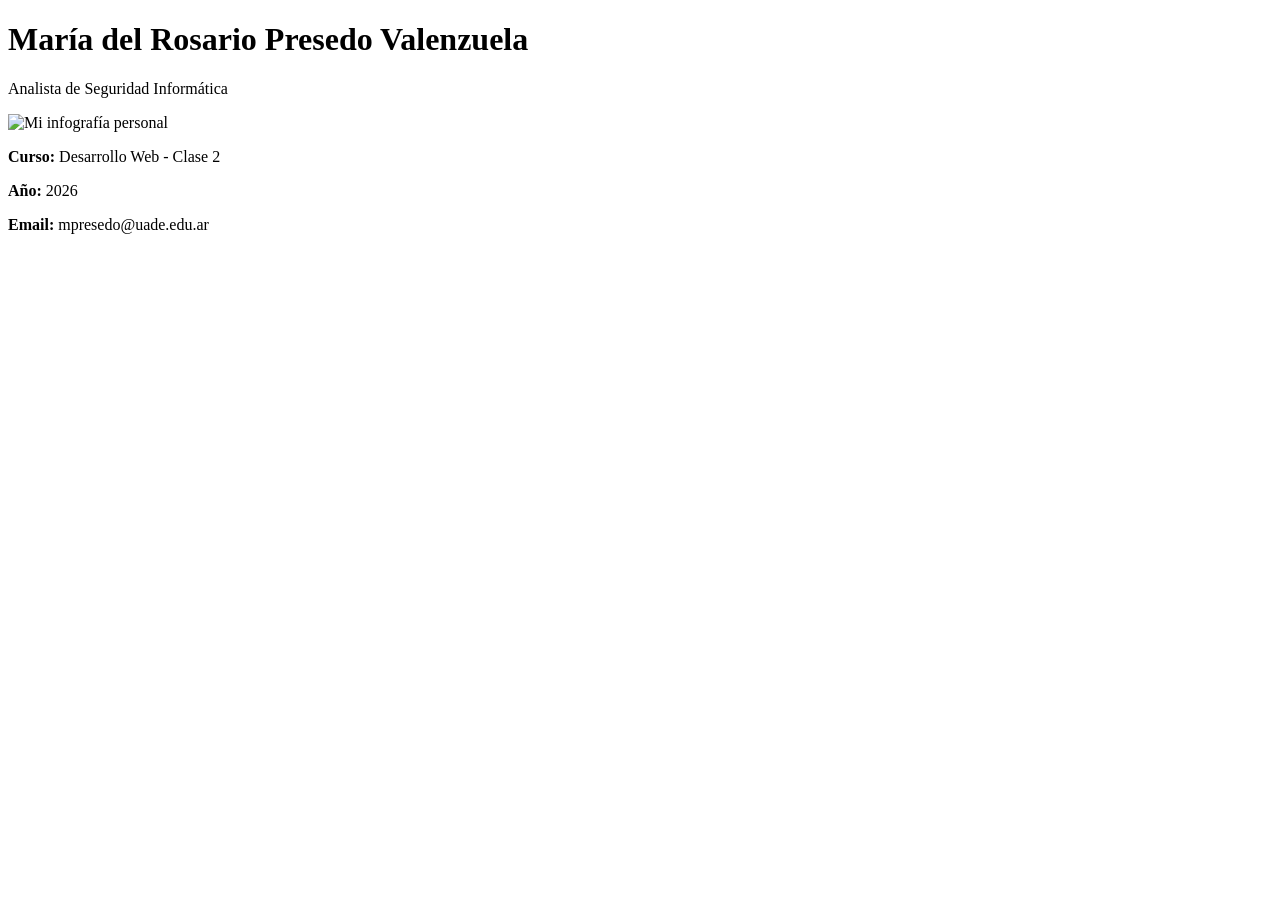
==== index.html @ efa64385 "Upload pagina personal - Tarea 2" ====
<!DOCTYPE html>
<html lang="es">
<head>
    <meta charset="UTF-8">
    <meta name="viewport" content="width=device-width, initial-scale=1.0">
    <title>Mi Página Personal</title>
</head>
<body>
    <!-- HEADER: Nombre del estudiante -->
    <header>
        <h1>María del Rosario Presedo Valenzuela</h1>
        <p>Analista de Seguridad Informática</p>
    </header>
    
    <!-- MAIN: Contenido principal con la infografía -->
    <main>
        <img src="img/infografia.jog" alt="Mi infografía personal">
    </main>
    
    <!-- FOOTER: Datos simples -->
    <footer>
        <p><strong>Curso:</strong> Desarrollo Web - Clase 2</p>
        <p><strong>Año:</strong> 2026</p>
        <p><strong>Email:</strong> mpresedo@uade.edu.ar</p>
    </footer>
</body>
</html>
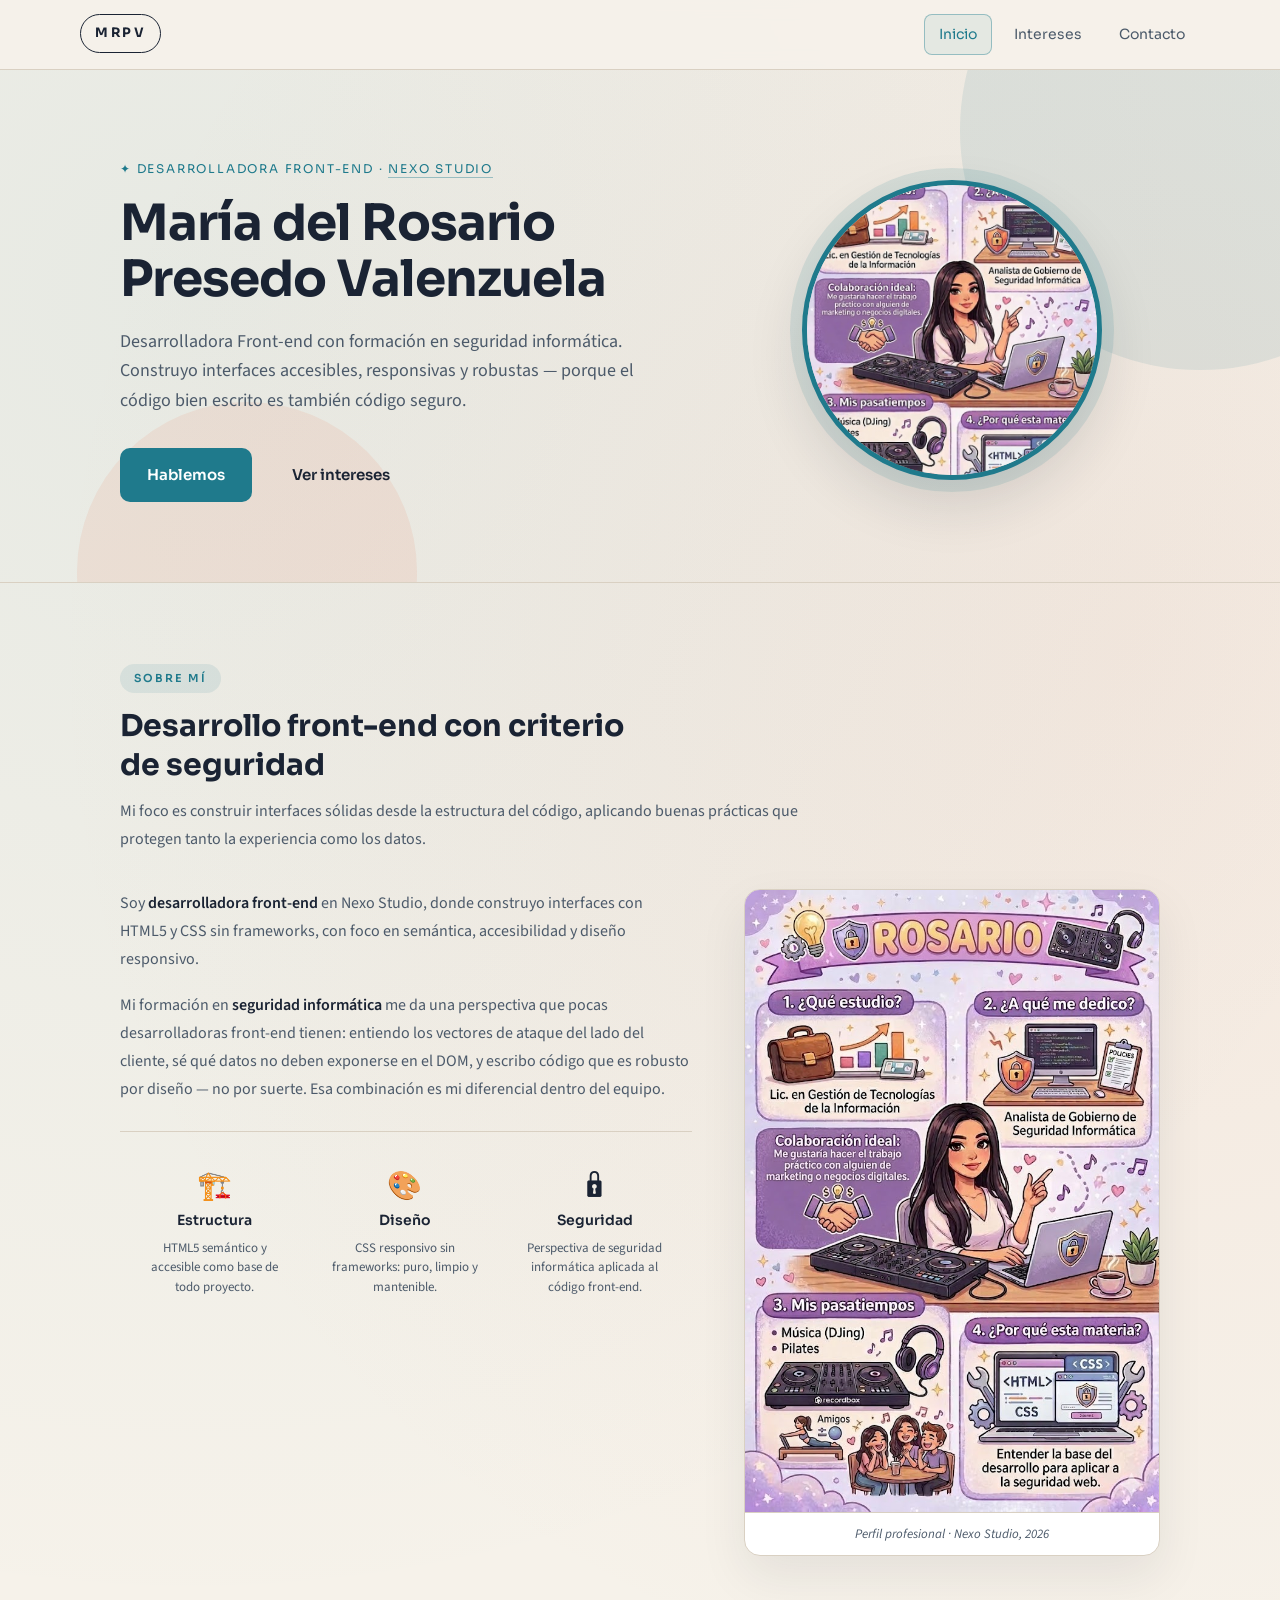
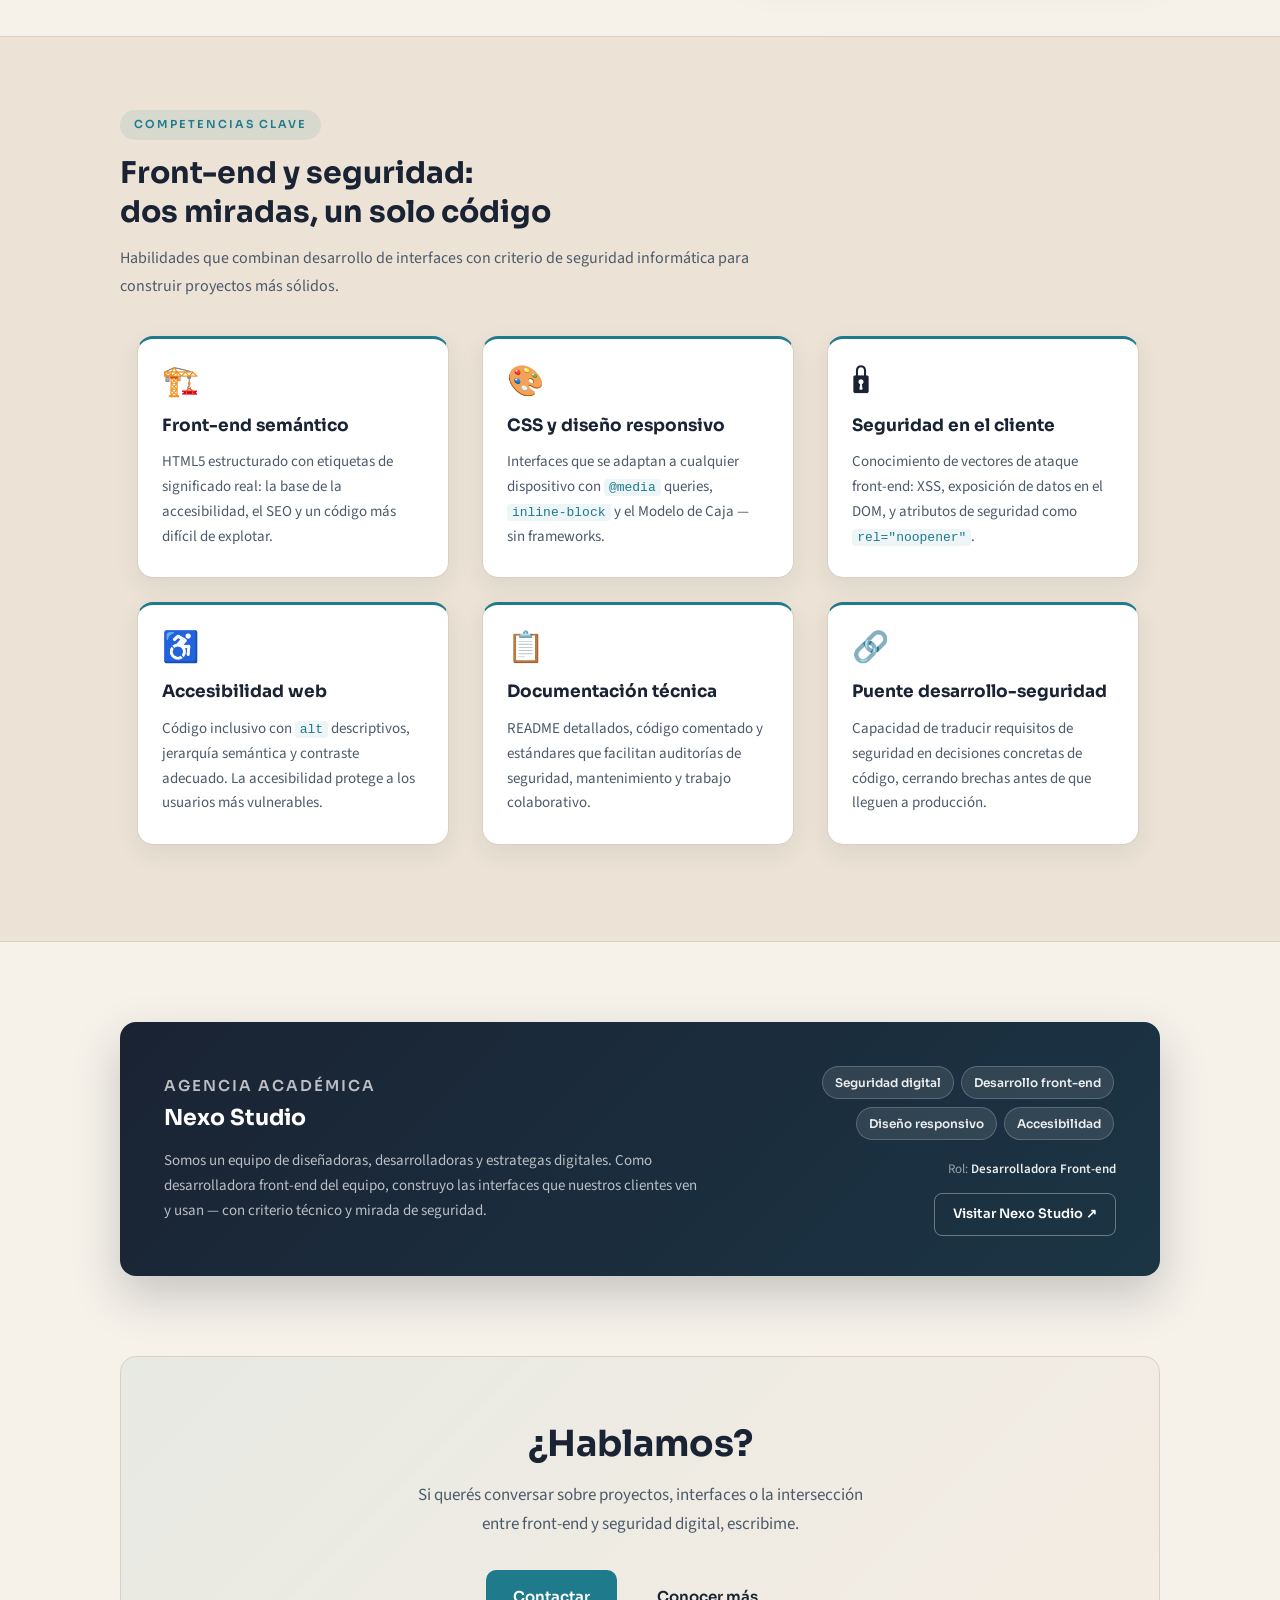
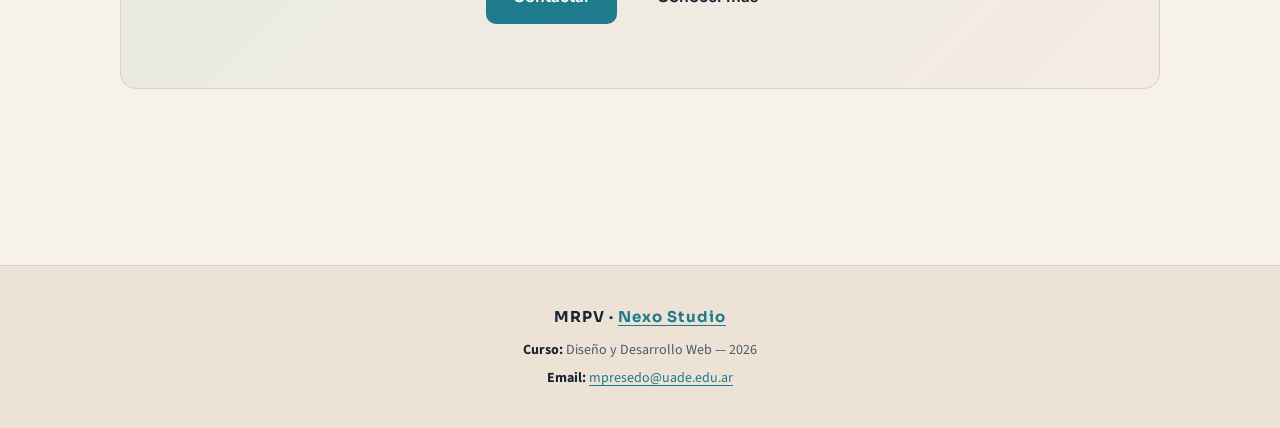
==== commit 81c01be5: "Mejoras respecto al feedback" ====
--- a/index.html
+++ b/index.html
@@ -3,25 +3,189 @@
 <head>
     <meta charset="UTF-8">
     <meta name="viewport" content="width=device-width, initial-scale=1.0">
-    <title>Mi Página Personal</title>
+    <meta name="description" content="Portfolio de María del Rosario Presedo Valenzuela, Desarrolladora Front-end con formación en seguridad informática. Miembro de Nexo Studio, UADE 2026.">
+    <title>Inicio · María del Rosario Presedo</title>
+    <link rel="preconnect" href="https://fonts.googleapis.com">
+    <link href="https://fonts.googleapis.com/css2?family=Sora:wght@400;600;700&family=Source+Sans+3:ital,wght@0,400;0,500;0,600;1,400&display=swap" rel="stylesheet">
+    <link rel="stylesheet" href="styles/styles.css">
 </head>
 <body>
-    <!-- HEADER: Nombre del estudiante -->
-    <header>
-        <h1>María del Rosario Presedo Valenzuela</h1>
-        <p>Analista de Seguridad Informática</p>
+
+    <header class="site-header">
+
+        <nav class="site-nav">
+            <div class="container nav-inner">
+                <a class="nav-logo" href="index.html">MRPV</a>
+                <ul class="nav-links" role="list">
+                    <li><a class="activo" href="index.html">Inicio</a></li>
+                    <li><a href="intereses.html">Intereses</a></li>
+                    <li><a href="contacto.html">Contacto</a></li>
+                </ul>
+            </div>
+        </nav>
+
+        <section class="hero">
+            <div class="container">
+                <div class="hero-inner">
+
+                    <div class="hero-text">
+                        <p class="eyebrow">✦ Desarrolladora Front-end &middot; <a class="eyebrow-link" href="https://mrosariopresedo.github.io/nexo-studio/" target="_blank" rel="noopener noreferrer">Nexo Studio</a></p>
+                        <h1>María del Rosario<br>Presedo Valenzuela</h1>
+                        <p class="hero-lead">Desarrolladora Front-end con formación en seguridad informática. Construyo interfaces accesibles, responsivas y robustas — porque el código bien escrito es también código seguro.</p>
+                        <div class="hero-actions">
+                            <a class="btn-primary" href="contacto.html">Hablemos</a>
+                            <a class="btn-ghost" href="intereses.html">Ver intereses</a>
+                        </div>
+                    </div>
+
+                    <div class="hero-visual">
+                        <figure class="avatar-frame">
+                            <img
+                                src="img/infografia.jpg"
+                                alt="Infografía personal de María del Rosario Presedo Valenzuela, Desarrolladora Front-end y miembro de Nexo Studio">
+                        </figure>
+                    </div>
+
+                </div>
+            </div>
+        </section>
+
     </header>
-    
-    <!-- MAIN: Contenido principal con la infografía -->
+
     <main>
-        <img src="img/infografia.jog" alt="Mi infografía personal">
+
+        <!-- SOBRE MÍ -->
+        <section class="section">
+            <div class="container">
+                <div class="section-head">
+                    <span class="section-label">Sobre mí</span>
+                    <h2>Desarrollo front-end con criterio<br>de seguridad</h2>
+                    <p>Mi foco es construir interfaces sólidas desde la estructura del código, aplicando buenas prácticas que protegen tanto la experiencia como los datos.</p>
+                </div>
+
+                <article class="about-grid">
+                    <div class="about-text">
+                        <p>Soy <strong>desarrolladora front-end</strong> en Nexo Studio, donde construyo interfaces con HTML5 y CSS sin frameworks, con foco en semántica, accesibilidad y diseño responsivo.</p>
+                        <p>Mi formación en <strong>seguridad informática</strong> me da una perspectiva que pocas desarrolladoras front-end tienen: entiendo los vectores de ataque del lado del cliente, sé qué datos no deben exponerse en el DOM, y escribo código que es robusto por diseño — no por suerte. Esa combinación es mi diferencial dentro del equipo.</p>
+
+                        <div class="stats">
+                            <div class="stat">
+                                <span class="stat-icon">🏗️</span>
+                                <strong class="stat-title">Estructura</strong>
+                                <p>HTML5 semántico y accesible como base de todo proyecto.</p>
+                            </div>
+                            <div class="stat">
+                                <span class="stat-icon">🎨</span>
+                                <strong class="stat-title">Diseño</strong>
+                                <p>CSS responsivo sin frameworks: puro, limpio y mantenible.</p>
+                            </div>
+                            <div class="stat">
+                                <span class="stat-icon">🔒</span>
+                                <strong class="stat-title">Seguridad</strong>
+                                <p>Perspectiva de seguridad informática aplicada al código front-end.</p>
+                            </div>
+                        </div>
+                    </div>
+
+                    <figure class="about-media">
+                        <img
+                            src="img/infografia.jpg"
+                            alt="Infografía con el perfil profesional y competencias clave de María del Rosario Presedo">
+                        <figcaption>Perfil profesional · Nexo Studio, 2026</figcaption>
+                    </figure>
+                </article>
+            </div>
+        </section>
+
+        <!-- COMPETENCIAS -->
+        <section class="section alt-strip">
+            <div class="container">
+                <div class="section-head">
+                    <span class="section-label">Competencias clave</span>
+                    <h2>Front-end y seguridad:<br>dos miradas, un solo código</h2>
+                    <p>Habilidades que combinan desarrollo de interfaces con criterio de seguridad informática para construir proyectos más sólidos.</p>
+                </div>
+                <div class="cards">
+                    <article class="card">
+                        <span class="card-icon">🏗️</span>
+                        <h3>Front-end semántico</h3>
+                        <p>HTML5 estructurado con etiquetas de significado real: la base de la accesibilidad, el SEO y un código más difícil de explotar.</p>
+                    </article>
+                    <article class="card">
+                        <span class="card-icon">🎨</span>
+                        <h3>CSS y diseño responsivo</h3>
+                        <p>Interfaces que se adaptan a cualquier dispositivo con <code>@media</code> queries, <code>inline-block</code> y el Modelo de Caja — sin frameworks.</p>
+                    </article>
+                    <article class="card">
+                        <span class="card-icon">🔒</span>
+                        <h3>Seguridad en el cliente</h3>
+                        <p>Conocimiento de vectores de ataque front-end: XSS, exposición de datos en el DOM, y atributos de seguridad como <code>rel="noopener"</code>.</p>
+                    </article>
+                    <article class="card">
+                        <span class="card-icon">♿</span>
+                        <h3>Accesibilidad web</h3>
+                        <p>Código inclusivo con <code>alt</code> descriptivos, jerarquía semántica y contraste adecuado. La accesibilidad protege a los usuarios más vulnerables.</p>
+                    </article>
+                    <article class="card">
+                        <span class="card-icon">📋</span>
+                        <h3>Documentación técnica</h3>
+                        <p>README detallados, código comentado y estándares que facilitan auditorías de seguridad, mantenimiento y trabajo colaborativo.</p>
+                    </article>
+                    <article class="card">
+                        <span class="card-icon">🔗</span>
+                        <h3>Puente desarrollo-seguridad</h3>
+                        <p>Capacidad de traducir requisitos de seguridad en decisiones concretas de código, cerrando brechas antes de que lleguen a producción.</p>
+                    </article>
+                </div>
+            </div>
+        </section>
+
+        <!-- NEXO STUDIO -->
+        <aside class="section">
+            <div class="container">
+                <div class="nexo-card">
+                    <div class="nexo-left">
+                        <p class="nexo-label">Agencia académica</p>
+                        <h4>Nexo Studio</h4>
+                        <p>Somos un equipo de diseñadoras, desarrolladoras y estrategas digitales. Como desarrolladora front-end del equipo, construyo las interfaces que nuestros clientes ven y usan — con criterio técnico y mirada de seguridad.</p>
+                    </div>
+                    <div class="nexo-right">
+                        <div class="nexo-tags">
+                            <span class="tag">Seguridad digital</span>
+                            <span class="tag">Desarrollo front-end</span>
+                            <span class="tag">Diseño responsivo</span>
+                            <span class="tag">Accesibilidad</span>
+                        </div>
+                        <p class="nexo-role">Rol: <strong>Desarrolladora Front-end</strong></p>
+                        <a class="btn-nexo" href="https://mrosariopresedo.github.io/nexo-studio/" target="_blank" rel="noopener noreferrer">Visitar Nexo Studio ↗</a>
+                    </div>
+                </div>
+            </div>
+        </aside>
+
+        <!-- CTA -->
+        <section class="section">
+            <div class="container">
+                <div class="cta-box">
+                    <h2>¿Hablamos?</h2>
+                    <p>Si querés conversar sobre proyectos, interfaces o la intersección entre front-end y seguridad digital, escribime.</p>
+                    <div class="hero-actions">
+                        <a class="btn-primary" href="contacto.html">Contactar</a>
+                        <a class="btn-ghost" href="intereses.html">Conocer más</a>
+                    </div>
+                </div>
+            </div>
+        </section>
+
     </main>
-    
-    <!-- FOOTER: Datos simples -->
+
     <footer>
-        <p><strong>Curso:</strong> Desarrollo Web - Clase 2</p>
-        <p><strong>Año:</strong> 2026</p>
-        <p><strong>Email:</strong> mpresedo@uade.edu.ar</p>
+        <div class="container footer-inner">
+            <p class="footer-brand">MRPV &middot; <a href="https://mrosariopresedo.github.io/nexo-studio/" target="_blank" rel="noopener noreferrer">Nexo Studio</a></p>
+            <p><strong>Curso:</strong> Diseño y Desarrollo Web &mdash; 2026</p>
+            <p><strong>Email:</strong> <a href="mailto:mpresedo@uade.edu.ar">mpresedo@uade.edu.ar</a></p>
+        </div>
     </footer>
+
 </body>
-</html>+</html>
--- a/styles/styles.css
+++ b/styles/styles.css
@@ -0,0 +1,962 @@
+/* ================================================================
+   PORTFOLIO — María del Rosario Presedo Valenzuela
+   Desarrolladora Front-end · Nexo Studio · 2026
+
+   PALETA:
+     Teal / Petróleo  #1f7a8c  → confianza, tecnología, profesionalismo
+     Terracota         #e07a5f  → calidez, creatividad, humanidad
+     Crema             #f6f2ea  → fondo cálido, evita el frío del blanco puro
+     Azul marino       #1a2333  → texto principal, autoridad, legibilidad
+   ================================================================ */
+
+/* ================================================================
+   RESET Y BASE
+   ================================================================ */
+* {
+    margin: 0;
+    padding: 0;
+    box-sizing: border-box;
+}
+
+:root {
+    --bg:        #f6f2ea;
+    --bg-alt:    #ece3d6;
+    --card:      #ffffff;
+    --ink:       #1a2333;
+    --ink-soft:  #4c5a6a;
+    --accent:    #1f7a8c;
+    --accent-2:  #e07a5f;
+    --border:    #d9d0c2;
+    --shadow:    rgba(26, 35, 51, 0.08);
+    --radius:    16px;
+    --max-w:     1120px;
+}
+
+body {
+    font-family: 'Source Sans 3', 'Segoe UI', sans-serif;
+    background-color: var(--bg);
+    color: var(--ink);
+    font-size: 16px;
+    line-height: 1.75;
+    background-image:
+        radial-gradient(circle at 15% 8%,  rgba(31, 122, 140, 0.07), transparent 38%),
+        radial-gradient(circle at 88% 18%, rgba(224, 122, 95, 0.09),  transparent 34%);
+}
+
+img {
+    max-width: 100%;
+    height: auto;
+    display: block;
+}
+
+a {
+    color: inherit;
+    text-decoration: none;
+}
+
+code {
+    font-family: 'Courier New', monospace;
+    font-size: 13px;
+    background-color: rgba(31, 122, 140, 0.08);
+    color: var(--accent);
+    padding: 1px 5px;
+    border-radius: 4px;
+}
+
+/* ================================================================
+   LAYOUT
+   ================================================================ */
+.container {
+    max-width: var(--max-w);
+    margin: 0 auto;
+    padding: 0 40px;
+}
+
+/* ================================================================
+   NAVEGACIÓN — position: sticky
+   ================================================================ */
+.site-nav {
+    position: sticky;
+    top: 0;
+    z-index: 100;
+    background-color: rgba(246, 242, 234, 0.95);
+    border-bottom: 1px solid var(--border);
+    -webkit-backdrop-filter: blur(8px);
+    backdrop-filter: blur(8px);
+}
+
+/* ================================================================
+   ACCESIBILIDAD — foco visible para navegación por teclado
+   ================================================================ */
+a:focus-visible,
+button:focus-visible {
+    outline: 3px solid var(--accent);
+    outline-offset: 3px;
+    border-radius: 4px;
+}
+
+.nav-inner {
+    padding: 14px 0;
+}
+
+.nav-inner::after {
+    content: '';
+    display: block;
+    clear: both;
+}
+
+.nav-logo {
+    float: left;
+    font-family: 'Sora', sans-serif;
+    font-weight: 700;
+    font-size: 13px;
+    letter-spacing: 2.5px;
+    text-transform: uppercase;
+    color: var(--ink);
+    border: 1.5px solid var(--ink);
+    padding: 7px 14px;
+    border-radius: 999px;
+    transition: background-color 0.2s, color 0.2s;
+}
+
+.nav-logo:hover {
+    background-color: var(--ink);
+    color: var(--bg);
+}
+
+.nav-links {
+    float: right;
+    list-style: none;
+}
+
+.nav-links li {
+    display: inline-block;
+    margin-left: 4px;
+}
+
+.nav-links a {
+    display: inline-block;
+    font-family: 'Sora', sans-serif;
+    font-size: 14px;
+    color: var(--ink-soft);
+    padding: 7px 14px;
+    border-radius: 8px;
+    border: 1px solid transparent;
+    transition: background-color 0.2s, color 0.2s, border-color 0.2s;
+}
+
+.nav-links a:hover {
+    color: var(--ink);
+    background-color: var(--bg-alt);
+    border-color: var(--border);
+}
+
+.nav-links a.activo {
+    color: var(--accent);
+    border-color: rgba(31, 122, 140, 0.4);
+    background-color: rgba(31, 122, 140, 0.08);
+}
+
+/* ================================================================
+   HERO — 2 columnas con inline-block
+   ================================================================ */
+.hero {
+    position: relative;
+    padding: 88px 0 80px;
+    border-bottom: 1px solid var(--border);
+    overflow: hidden;
+}
+
+.hero::before {
+    content: '';
+    position: absolute;
+    width: 480px;
+    height: 480px;
+    border-radius: 50%;
+    background: rgba(31, 122, 140, 0.10);
+    top: -180px;
+    right: -160px;
+}
+
+.hero::after {
+    content: '';
+    position: absolute;
+    width: 340px;
+    height: 340px;
+    border-radius: 50%;
+    background: rgba(224, 122, 95, 0.12);
+    bottom: -160px;
+    left: 6%;
+}
+
+.hero-inner {
+    font-size: 0;
+    position: relative;
+    z-index: 1;
+}
+
+.hero-text {
+    display: inline-block;
+    width: 56%;
+    vertical-align: middle;
+    font-size: 1rem;
+}
+
+.hero-visual {
+    display: inline-block;
+    width: 40%;
+    margin-left: 4%;
+    vertical-align: middle;
+    font-size: 1rem;
+    text-align: center;
+}
+
+.avatar-frame {
+    width: 300px;
+    height: 300px;
+    border-radius: 50%;
+    overflow: hidden;
+    margin: 0 auto;
+    border: 5px solid var(--accent);
+    box-shadow:
+        0 0 0 12px rgba(31, 122, 140, 0.12),
+        0 24px 56px rgba(26, 35, 51, 0.14);
+    background-color: var(--bg-alt);
+}
+
+.avatar-frame img {
+    width: 100%;
+    height: 100%;
+    object-fit: cover;
+}
+
+.eyebrow {
+    font-family: 'Sora', sans-serif;
+    font-size: 12px;
+    letter-spacing: 1.8px;
+    text-transform: uppercase;
+    color: var(--accent);
+    margin-bottom: 16px;
+}
+
+.eyebrow-link {
+    color: inherit;
+    border-bottom: 1px solid rgba(31, 122, 140, 0.4);
+    padding-bottom: 1px;
+    transition: border-color 0.2s;
+}
+
+.eyebrow-link:hover {
+    border-color: var(--accent);
+}
+
+.hero h1 {
+    font-family: 'Sora', sans-serif;
+    font-size: 50px;
+    line-height: 1.12;
+    letter-spacing: -1px;
+    margin-bottom: 20px;
+}
+
+.hero-lead {
+    color: var(--ink-soft);
+    font-size: 18px;
+    max-width: 520px;
+    margin-bottom: 32px;
+    line-height: 1.65;
+}
+
+.hero-actions a {
+    display: inline-block;
+    font-family: 'Sora', sans-serif;
+    font-weight: 600;
+    font-size: 15px;
+    padding: 13px 26px;
+    border-radius: 10px;
+    margin-right: 10px;
+    border: 1.5px solid transparent;
+    transition: background-color 0.2s, color 0.2s, border-color 0.2s;
+}
+
+.btn-primary {
+    background-color: var(--accent);
+    color: #ffffff;
+}
+
+.btn-primary:hover {
+    background-color: #155f6e;
+}
+
+.btn-ghost {
+    background-color: transparent;
+    color: var(--ink);
+    border-color: var(--ink);
+}
+
+.btn-ghost:hover {
+    background-color: var(--ink);
+    color: var(--bg);
+}
+
+/* ================================================================
+   PAGE HEADER (páginas internas)
+   ================================================================ */
+.page-header {
+    padding: 64px 0 52px;
+    background-color: var(--bg-alt);
+    border-bottom: 1px solid var(--border);
+}
+
+.page-header h1 {
+    font-family: 'Sora', sans-serif;
+    font-size: 38px;
+    margin: 10px 0 12px;
+}
+
+.page-header p {
+    color: var(--ink-soft);
+    max-width: 640px;
+}
+
+/* ================================================================
+   SECCIONES
+   ================================================================ */
+main {
+    padding: 80px 0 96px;
+}
+
+.section {
+    margin-bottom: 80px;
+}
+
+.alt-strip {
+    background-color: var(--bg-alt);
+    border-top: 1px solid var(--border);
+    border-bottom: 1px solid var(--border);
+    padding: 72px 0;
+    margin-bottom: 80px;
+}
+
+.section-head {
+    margin-bottom: 36px;
+}
+
+.section-label {
+    display: inline-block;
+    font-family: 'Sora', sans-serif;
+    font-size: 11px;
+    font-weight: 600;
+    letter-spacing: 2px;
+    text-transform: uppercase;
+    color: var(--accent);
+    background-color: rgba(31, 122, 140, 0.10);
+    padding: 5px 14px;
+    border-radius: 999px;
+    margin-bottom: 14px;
+}
+
+.section h2 {
+    font-family: 'Sora', sans-serif;
+    font-size: 30px;
+    line-height: 1.3;
+    margin-bottom: 12px;
+}
+
+.section-head > p {
+    color: var(--ink-soft);
+    max-width: 680px;
+}
+
+h4 { font-family: 'Sora', sans-serif; font-size: 20px; margin-bottom: 8px; }
+h5 { font-family: 'Sora', sans-serif; font-size: 16px; margin-bottom: 6px; }
+h6 { font-family: 'Sora', sans-serif; font-size: 13px; letter-spacing: 0.5px; text-transform: uppercase; margin-bottom: 6px; }
+
+/* ================================================================
+   SOBRE MÍ — 2 columnas texto + imagen
+   ================================================================ */
+.about-grid {
+    font-size: 0;
+}
+
+.about-text {
+    display: inline-block;
+    width: 55%;
+    vertical-align: top;
+    font-size: 1rem;
+}
+
+.about-text p {
+    margin-bottom: 18px;
+    color: var(--ink-soft);
+    line-height: 1.75;
+}
+
+.about-text strong {
+    color: var(--ink);
+    font-weight: 600;
+}
+
+.about-media {
+    display: inline-block;
+    width: 40%;
+    margin-left: 5%;
+    vertical-align: top;
+    border-radius: var(--radius);
+    overflow: hidden;
+    box-shadow: 0 20px 48px var(--shadow);
+    border: 1px solid var(--border);
+    background-color: var(--card);
+}
+
+.about-media figcaption {
+    padding: 10px 18px;
+    font-size: 13px;
+    color: var(--ink-soft);
+    text-align: center;
+    border-top: 1px solid var(--border);
+    font-style: italic;
+}
+
+/* ================================================================
+   STATS
+   ================================================================ */
+.stats {
+    font-size: 0;
+    margin-top: 28px;
+    padding-top: 24px;
+    border-top: 1px solid var(--border);
+}
+
+.stat {
+    display: inline-block;
+    width: 30%;
+    margin: 0 1.6%;
+    vertical-align: top;
+    font-size: 1rem;
+    text-align: center;
+    padding: 16px 10px;
+}
+
+.stat-icon {
+    display: block;
+    font-size: 28px;
+    margin-bottom: 8px;
+    line-height: 1;
+}
+
+.stat-title {
+    display: block;
+    font-family: 'Sora', sans-serif;
+    font-size: 14px;
+    color: var(--ink);
+    font-weight: 600;
+    margin-bottom: 6px;
+}
+
+.stat p {
+    color: var(--ink-soft);
+    font-size: 13px;
+    line-height: 1.5;
+}
+
+/* ================================================================
+   TARJETAS DE COMPETENCIAS
+   Ley de Semejanza: todas idénticas → el ojo las agrupa como sistema.
+   min-height fijo: todas las tarjetas de cada fila tienen el mismo
+   alto sin necesidad de JavaScript ni Flexbox.
+   ================================================================ */
+.cards {
+    font-size: 0;
+}
+
+.card {
+    display: inline-block;
+    width: 30%;
+    margin: 0 1.6% 24px;
+    vertical-align: top;
+    font-size: 1rem;
+    background-color: var(--card);
+    border: 1px solid var(--border);
+    border-top: 3px solid var(--accent);
+    border-radius: var(--radius);
+    padding: 28px 24px;
+    box-shadow: 0 8px 24px var(--shadow);
+    transition: border-top-color 0.2s, box-shadow 0.2s, transform 0.2s;
+    min-height: 230px;
+}
+
+.card:hover {
+    border-top-color: var(--accent-2);
+    box-shadow: 0 16px 40px rgba(26, 35, 51, 0.13);
+    transform: translateY(-3px);
+}
+
+.card-icon {
+    display: block;
+    font-size: 30px;
+    margin-bottom: 14px;
+    line-height: 1;
+}
+
+.card h3 {
+    font-family: 'Sora', sans-serif;
+    font-size: 17px;
+    margin-bottom: 10px;
+}
+
+.card p {
+    color: var(--ink-soft);
+    font-size: 15px;
+    line-height: 1.65;
+}
+
+/* ================================================================
+   NEXO STUDIO CARD — dark card 2 columnas
+   ================================================================ */
+.nexo-card {
+    background: linear-gradient(135deg, #1a2333 0%, #1b3545 100%);
+    border-radius: var(--radius);
+    padding: 40px 44px;
+    font-size: 0;
+    box-shadow: 0 20px 48px rgba(26, 35, 51, 0.22);
+}
+
+.nexo-left {
+    display: inline-block;
+    width: 56%;
+    vertical-align: middle;
+    font-size: 1rem;
+}
+
+.nexo-right {
+    display: inline-block;
+    width: 40%;
+    margin-left: 4%;
+    vertical-align: middle;
+    font-size: 1rem;
+    text-align: right;
+}
+
+.nexo-label {
+    font-family: 'Sora', sans-serif;
+    font-size: 11px;
+    font-weight: 600;
+    letter-spacing: 2px;
+    text-transform: uppercase;
+    color: var(--accent-2);
+    margin-bottom: 10px;
+}
+
+.nexo-card h4 {
+    color: #ffffff;
+    font-size: 22px;
+    margin-bottom: 12px;
+}
+
+.nexo-left p {
+    color: rgba(255, 255, 255, 0.70);
+    font-size: 15px;
+    line-height: 1.65;
+    margin-bottom: 0;
+}
+
+.nexo-tags {
+    margin-bottom: 14px;
+}
+
+.tag {
+    display: inline-block;
+    font-family: 'Sora', sans-serif;
+    font-size: 12px;
+    font-weight: 600;
+    background-color: rgba(255, 255, 255, 0.10);
+    border: 1px solid rgba(255, 255, 255, 0.20);
+    color: rgba(255, 255, 255, 0.90);
+    padding: 5px 12px;
+    border-radius: 999px;
+    margin: 4px 2px;
+    transition: background-color 0.2s;
+}
+
+.tag:hover {
+    background-color: rgba(255, 255, 255, 0.18);
+}
+
+.nexo-role {
+    color: rgba(255, 255, 255, 0.55);
+    font-size: 13px;
+    margin-bottom: 0;
+}
+
+.nexo-role strong {
+    color: rgba(255, 255, 255, 0.90);
+    font-weight: 600;
+}
+
+.btn-nexo {
+    display: inline-block;
+    font-family: 'Sora', sans-serif;
+    font-size: 13px;
+    font-weight: 600;
+    color: #ffffff;
+    border: 1.5px solid rgba(255, 255, 255, 0.35);
+    padding: 9px 18px;
+    border-radius: 8px;
+    margin-top: 12px;
+    transition: background-color 0.2s, border-color 0.2s;
+}
+
+.btn-nexo:hover {
+    background-color: rgba(255, 255, 255, 0.12);
+    border-color: rgba(255, 255, 255, 0.65);
+}
+
+/* ================================================================
+   CTA BOX
+   ================================================================ */
+.cta-box {
+    background: linear-gradient(135deg, rgba(31, 122, 140, 0.07), rgba(224, 122, 95, 0.05));
+    border: 1px solid var(--border);
+    border-radius: var(--radius);
+    padding: 64px 56px;
+    text-align: center;
+}
+
+.cta-box h2 {
+    font-family: 'Sora', sans-serif;
+    font-size: 36px;
+    margin-bottom: 14px;
+}
+
+.cta-box p {
+    color: var(--ink-soft);
+    font-size: 17px;
+    max-width: 480px;
+    margin: 0 auto 32px;
+    line-height: 1.65;
+}
+
+/* ================================================================
+   TARJETAS DE INTERESES — con imagen en cabecera
+   ================================================================ */
+.interest-grid {
+    font-size: 0;
+}
+
+.interest-card {
+    display: inline-block;
+    width: 46%;
+    margin: 0 2% 28px;
+    vertical-align: top;
+    font-size: 1rem;
+    background-color: var(--card);
+    border: 1px solid var(--border);
+    border-radius: var(--radius);
+    box-shadow: 0 10px 28px var(--shadow);
+    overflow: hidden;
+    transition: box-shadow 0.25s, transform 0.25s;
+    /* Alto fijo total = imagen (200px) + cuerpo generoso (240px).
+       Técnica clásica sin flexbox: todas las tarjetas respetan
+       este mínimo y el contenido nunca lo excede con el texto actual. */
+    min-height: 440px;
+}
+
+.interest-card:hover {
+    box-shadow: 0 20px 48px rgba(26, 35, 51, 0.14);
+    transform: translateY(-4px);
+}
+
+.interest-img {
+    margin: 0;
+    overflow: hidden;
+    height: 200px;
+}
+
+.interest-img img {
+    width: 100%;
+    height: 100%;
+    object-fit: cover;
+    transition: transform 0.4s ease;
+}
+
+.interest-card:hover .interest-img img {
+    transform: scale(1.05);
+}
+
+.interest-body {
+    padding: 26px 26px 28px;
+    min-height: 220px;
+}
+
+.interest-icon {
+    display: block;
+    font-size: 26px;
+    margin-bottom: 10px;
+    line-height: 1;
+}
+
+.interest-card h3 {
+    font-family: 'Sora', sans-serif;
+    font-size: 18px;
+    margin-bottom: 10px;
+}
+
+.interest-card p {
+    color: var(--ink-soft);
+    font-size: 15px;
+    line-height: 1.65;
+}
+
+/* ================================================================
+   TARJETAS DE CONTACTO
+   ================================================================ */
+.contact-grid {
+    font-size: 0;
+}
+
+.contact-card {
+    display: inline-block;
+    width: 46%;
+    margin: 0 2% 24px;
+    vertical-align: top;
+    font-size: 1rem;
+    background-color: var(--card);
+    border: 1px solid var(--border);
+    border-top: 3px solid var(--accent-2);
+    border-radius: var(--radius);
+    padding: 30px 28px;
+    box-shadow: 0 8px 24px var(--shadow);
+    transition: transform 0.2s, box-shadow 0.2s;
+}
+
+.contact-card:hover {
+    transform: translateY(-3px);
+    box-shadow: 0 16px 40px rgba(26, 35, 51, 0.13);
+}
+
+.contact-card h3 {
+    font-family: 'Sora', sans-serif;
+    font-size: 19px;
+    margin-bottom: 10px;
+}
+
+.contact-card p {
+    color: var(--ink-soft);
+    margin-bottom: 20px;
+    line-height: 1.65;
+}
+
+.contact-card a {
+    display: inline-block;
+    font-family: 'Sora', sans-serif;
+    font-weight: 600;
+    font-size: 14px;
+    padding: 12px 22px;
+    border-radius: 10px;
+    background-color: var(--accent);
+    color: #ffffff;
+    transition: background-color 0.2s;
+}
+
+.contact-card a:hover {
+    background-color: #155f6e;
+}
+
+/* ================================================================
+   FOOTER
+   ================================================================ */
+footer {
+    background-color: var(--bg-alt);
+    border-top: 1px solid var(--border);
+    padding: 36px 0;
+}
+
+.footer-inner {
+    text-align: center;
+    color: var(--ink-soft);
+    font-size: 14px;
+    line-height: 2;
+}
+
+.footer-brand {
+    font-family: 'Sora', sans-serif;
+    font-size: 15px;
+    font-weight: 700;
+    letter-spacing: 1px;
+    color: var(--ink);
+    margin-bottom: 4px;
+}
+
+.footer-inner strong {
+    color: var(--ink);
+}
+
+.footer-inner a {
+    color: var(--accent);
+    text-decoration: underline;
+    text-underline-offset: 3px;
+}
+
+.footer-inner a:hover {
+    color: #155f6e;
+}
+
+/* ================================================================
+   MEDIA QUERIES — 900px
+   ================================================================ */
+@media (max-width: 900px) {
+
+    .hero-text {
+        display: block;
+        width: 100%;
+        margin-bottom: 40px;
+    }
+
+    .hero-visual {
+        display: block;
+        width: 100%;
+        margin-left: 0;
+    }
+
+    .avatar-frame {
+        width: 220px;
+        height: 220px;
+    }
+
+    .hero h1 {
+        font-size: 38px;
+    }
+
+    .about-text {
+        display: block;
+        width: 100%;
+        margin-bottom: 28px;
+    }
+
+    .about-media {
+        display: block;
+        width: 100%;
+        margin-left: 0;
+    }
+
+    .card {
+        width: 46%;
+        margin: 0 2% 22px;
+    }
+
+    .stat {
+        width: 46%;
+        margin: 0 2% 16px;
+    }
+
+    .nexo-left {
+        display: block;
+        width: 100%;
+        margin-bottom: 24px;
+    }
+
+    .nexo-right {
+        display: block;
+        width: 100%;
+        margin-left: 0;
+        text-align: left;
+    }
+
+    .section h2 {
+        font-size: 26px;
+    }
+
+    .cta-box {
+        padding: 48px 32px;
+    }
+
+    .cta-box h2 {
+        font-size: 28px;
+    }
+}
+
+/* ================================================================
+   MEDIA QUERIES — 600px (móvil)
+   ================================================================ */
+@media (max-width: 600px) {
+
+    .container {
+        padding: 0 20px;
+    }
+
+    .nav-logo {
+        float: none;
+        display: block;
+        text-align: center;
+        margin-bottom: 10px;
+    }
+
+    .nav-links {
+        float: none;
+        text-align: center;
+    }
+
+    .nav-links li {
+        margin: 0 2px;
+    }
+
+    .hero {
+        padding: 60px 0 56px;
+    }
+
+    .hero h1 {
+        font-size: 30px;
+    }
+
+    .hero-lead {
+        font-size: 16px;
+    }
+
+    .hero-actions a {
+        display: block;
+        margin-right: 0;
+        margin-bottom: 10px;
+        text-align: center;
+    }
+
+    .avatar-frame {
+        width: 180px;
+        height: 180px;
+    }
+
+    .page-header h1 {
+        font-size: 28px;
+    }
+
+    .card,
+    .interest-card,
+    .contact-card,
+    .stat {
+        width: 100%;
+        margin: 0 0 18px;
+    }
+
+    .nexo-card {
+        padding: 28px 24px;
+    }
+
+    .cta-box {
+        padding: 36px 20px;
+    }
+
+    .cta-box h2 {
+        font-size: 24px;
+    }
+
+    main {
+        padding: 56px 0 72px;
+    }
+
+    .section {
+        margin-bottom: 56px;
+    }
+
+    .section h2 {
+        font-size: 22px;
+    }
+}
